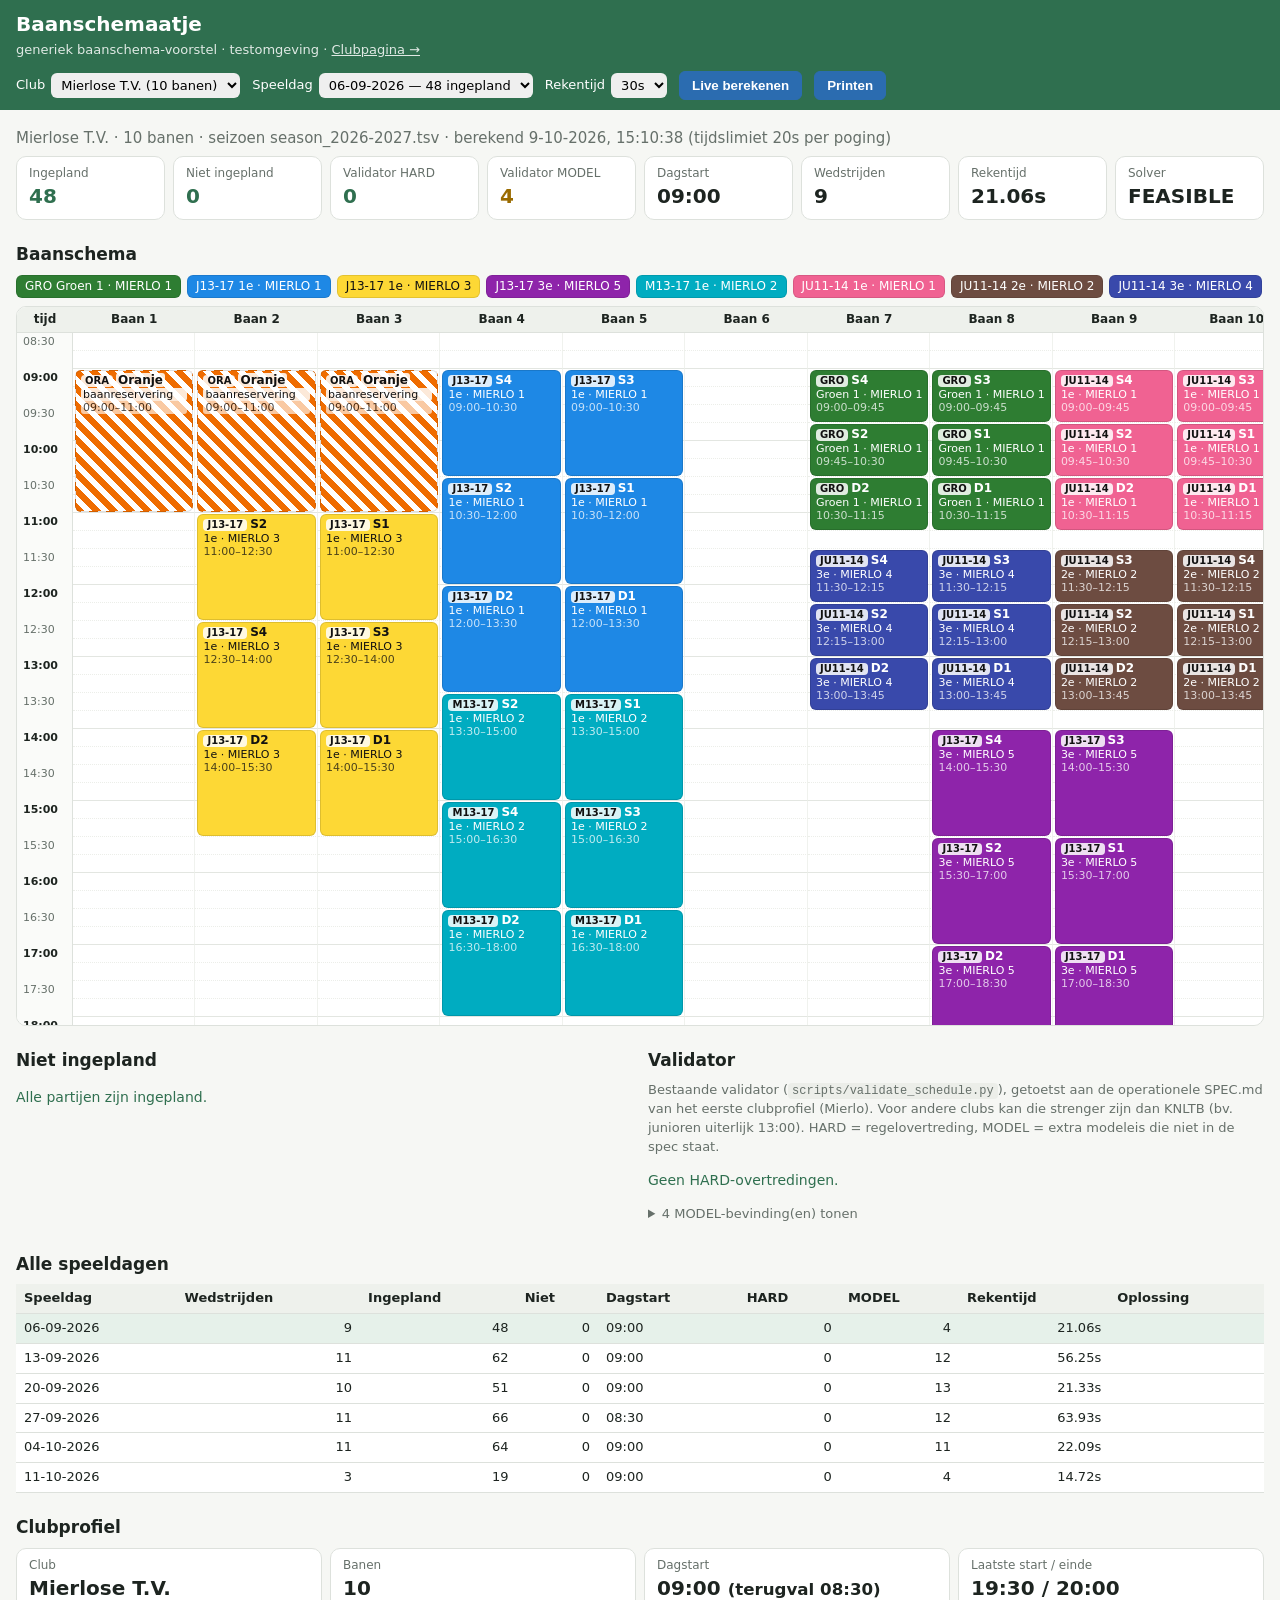
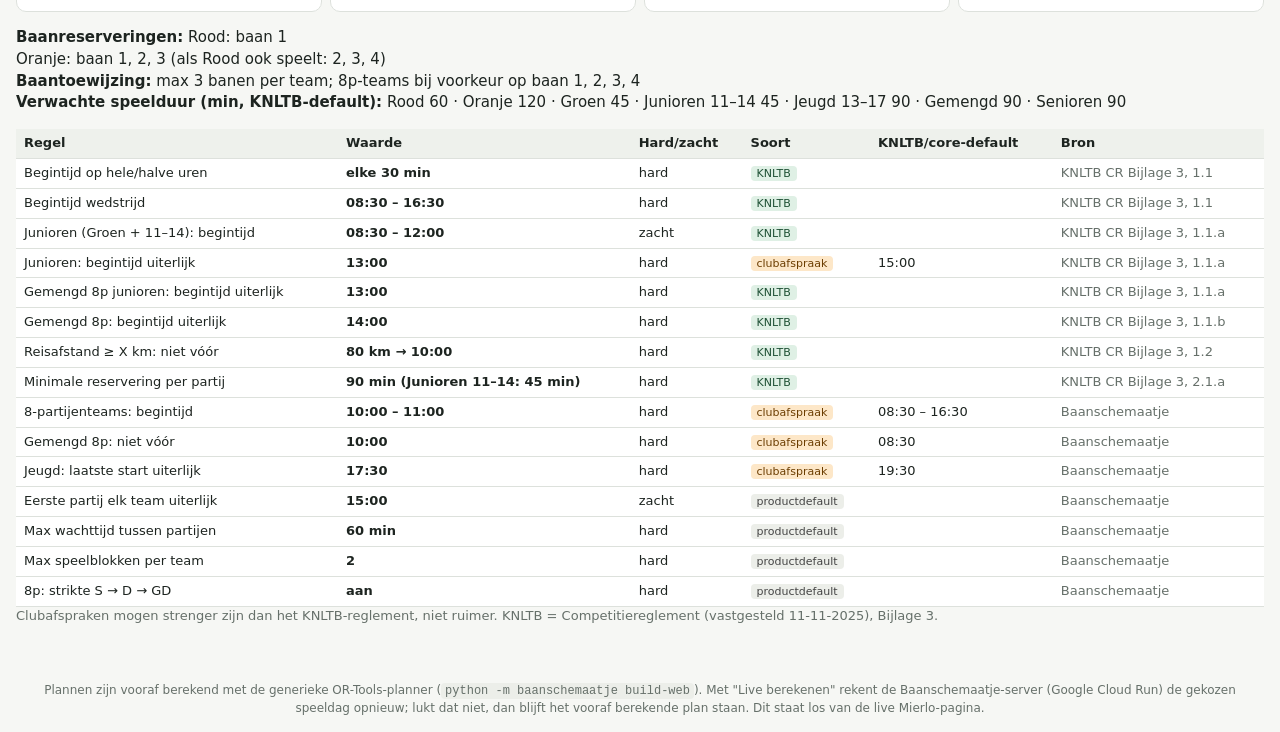
==== web/baanschemaatje/index.html @ a3f7928e "Web-data: los herberekend (zonder scenario's), bestaande oplossingen gekoppeld; live rekentijd stand" ====
<!doctype html>
<html lang="nl">
<head>
<meta charset="utf-8">
<meta name="viewport" content="width=device-width, initial-scale=1">
<title>Baanschemaatje — testomgeving</title>
<link rel="stylesheet" href="style.css">
<link rel="stylesheet" href="print.css">
</head>
<body>
<header>
  <div class="brand">
    <h1>Baanschemaatje</h1>
    <span class="sub">generiek baanschema-voorstel · testomgeving · <a href="club.html" style="color:inherit">Clubpagina →</a></span>
  </div>
  <div class="controls">
    <label>Club <select id="club"></select></label>
    <label>Speeldag <select id="date"></select></label>
    <label title="Maximale rekentijd per solverpoging">Rekentijd <select id="live-tl">
      <option value="10">10s</option><option value="20">20s</option><option value="30" selected>30s</option></select></label>
    <button id="live-btn" class="live-btn">Live berekenen</button>
    <button id="print-btn" class="live-btn" title="Dagoverzicht op één A4 printen">Printen</button>
  </div>
</header>

<main>
  <p class="note" id="note">Laden…</p>
  <p id="live-status" class="live-status"></p>

  <section id="summary" class="cards"></section>

  <section id="solutions-sec" hidden>
    <h2>Oplossingen</h2>
    <p class="hint">Deze speeldag past niet. Baanschemaatje heeft automatisch versoepelingen doorgerekend, steeds één wijziging tegelijk (en zo nodig combinaties). Bovenaan: past volledig, KNLTB-conform, kleinste wijziging. Scenario's die het KNLTB-reglement overtreden staan er alleen ter referentie.</p>
    <div id="solutions"></div>
  </section>

  <section>
    <h2>Baanschema</h2>
    <div id="viewing" class="viewing" hidden></div>
    <div class="legend" id="legend"></div>
    <div class="gridwrap"><div id="grid" class="grid"></div></div>
  </section>

  <div class="two">
    <section>
      <h2>Niet ingepland</h2>
      <div id="unscheduled"></div>
    </section>
    <section>
      <h2>Validator</h2>
      <p class="hint">Bestaande validator (<code>scripts/validate_schedule.py</code>), getoetst aan de operationele SPEC.md van het eerste clubprofiel (Mierlo). Voor andere clubs kan die strenger zijn dan KNLTB (bv. junioren uiterlijk 13:00). HARD = regelovertreding, MODEL = extra modeleis die niet in de spec staat.</p>
      <div id="findings"></div>
    </section>
  </div>

  <section>
    <h2>Alle speeldagen</h2>
    <div class="tablewrap"><table id="days"></table></div>
  </section>

  <section>
    <h2>Clubprofiel</h2>
    <div id="profile"></div>
  </section>
</main>

<footer>
  Plannen zijn vooraf berekend met de generieke OR-Tools-planner (<code>python -m baanschemaatje build-web</code>).
  Met "Live berekenen" rekent de Baanschemaatje-server (Google Cloud Run) de gekozen speeldag opnieuw; lukt dat niet, dan blijft het vooraf berekende plan staan. Dit staat los van de live Mierlo-pagina.
</footer>
<script src="colors.js"></script>
<script src="print.js"></script>
<script src="app.js"></script>
</body>
</html>
---- web/baanschemaatje/style.css ----
:root {
  --bg: #f6f7f4; --fg: #1d2420; --muted: #66706a; --line: #dde1dc; --card: #fff;
  --accent: #2f6f4f; --hard: #b3261e; --model: #9a6b00; --ok: #2f6f4f;
  --row: 18px;
}
* { box-sizing: border-box; }
body { margin: 0; font: 15px/1.45 system-ui, -apple-system, "Segoe UI", Roboto, sans-serif; background: var(--bg); color: var(--fg); }
header { position: sticky; top: 0; z-index: 5; background: var(--accent); color: #fff; padding: 10px 16px; display: flex; flex-wrap: wrap; gap: 10px 24px; align-items: center; justify-content: space-between; }
header h1 { margin: 0; font-size: 20px; }
.brand .sub { opacity: .85; font-size: 13px; }
.controls { display: flex; gap: 12px; flex-wrap: wrap; }
.controls label { font-size: 13px; display: flex; gap: 6px; align-items: center; }
select { font: inherit; padding: 4px 6px; border-radius: 6px; border: 0; max-width: 60vw; }
main { padding: 12px 16px 32px; max-width: 1400px; margin: 0 auto; }
h2 { font-size: 17px; margin: 22px 0 8px; }
.note { color: var(--muted); margin: 6px 0; }
.hint { color: var(--muted); font-size: 13px; margin: 0 0 8px; }
code { font-size: 12px; background: #eceee9; padding: 1px 4px; border-radius: 4px; }
.cards { display: grid; grid-template-columns: repeat(auto-fit, minmax(140px, 1fr)); gap: 8px; }
.card { background: var(--card); border: 1px solid var(--line); border-radius: 10px; padding: 8px 12px; }
.card .k { font-size: 12px; color: var(--muted); }
.card .v { font-size: 20px; font-weight: 600; }
.v.bad { color: var(--hard); } .v.warn { color: var(--model); } .v.good { color: var(--ok); }

.gridwrap { overflow: auto; border: 1px solid var(--line); border-radius: 10px; background: var(--card); max-height: 80vh; }
.grid { display: grid; position: relative; min-width: max-content; }
.grid .hdr { position: sticky; top: 0; z-index: 3; background: #eef1ec; border-bottom: 1px solid var(--line); font-weight: 600; font-size: 12px; text-align: center; padding: 4px 2px; }
.grid .corner { left: 0; z-index: 4; }
.grid .time { position: sticky; left: 0; z-index: 2; background: #fafbf9; font-size: 11px; color: var(--muted); padding: 0 6px; border-right: 1px solid var(--line); line-height: var(--row); white-space: nowrap; }
.grid .time.hour { color: var(--fg); font-weight: 600; }
.grid .cell { border-bottom: 1px dotted #eceee9; border-right: 1px solid #f0f2ee; }
.grid .cell.hour { border-bottom: 1px solid #e3e6e1; }
.blk { margin: 1px 2px; border-radius: 6px; padding: 2px 5px; font-size: 11px; line-height: 1.2; overflow: hidden; color: #10140f; border: 1px solid rgba(0,0,0,.12); z-index: 1; cursor: default; }
.blk b { font-size: 12px; }
.blk .cat { display: inline-block; font-size: 10px; font-weight: 700; padding: 0 4px; border-radius: 4px; background: rgba(255,255,255,.85); color: #111; margin-right: 3px; }
.blk .t { opacity: .75; }
.blk.res { background: repeating-linear-gradient(45deg, #f4d9c6, #f4d9c6 6px, #f9e9dd 6px, #f9e9dd 12px); }
.legend { display: flex; flex-wrap: wrap; gap: 6px; margin: 0 0 8px; }
.legend span { font-size: 12px; border-radius: 6px; padding: 2px 8px; border: 1px solid rgba(0,0,0,.1); }

.two { display: grid; grid-template-columns: 1fr 1fr; gap: 16px; }
@media (max-width: 800px) { .two { grid-template-columns: 1fr; } :root { --row: 16px; } }
ul.plain { list-style: none; padding: 0; margin: 0; }
ul.plain li { background: var(--card); border: 1px solid var(--line); border-radius: 8px; padding: 6px 10px; margin-bottom: 6px; font-size: 13px; }
.sev { font-size: 11px; font-weight: 700; padding: 1px 6px; border-radius: 4px; color: #fff; margin-right: 6px; }
.sev.HARD { background: var(--hard); } .sev.MODEL { background: var(--model); }
.empty { color: var(--ok); font-size: 14px; }
details summary { cursor: pointer; color: var(--muted); font-size: 13px; margin: 6px 0; }

.tablewrap { overflow-x: auto; }
table { border-collapse: collapse; width: 100%; background: var(--card); font-size: 13px; }
th, td { border-bottom: 1px solid var(--line); padding: 5px 8px; text-align: left; white-space: nowrap; }
th { background: #eef1ec; font-weight: 600; }
tr.sel td { background: #e6f1ea; }
tr.click { cursor: pointer; }
td.num { text-align: right; font-variant-numeric: tabular-nums; }
.tag { font-size: 11px; padding: 1px 6px; border-radius: 4px; background: #e6eef9; color: #234; }
.tag.club { background: #fde7c8; color: #6b3d00; }
.tag.knltb { background: #dff0e5; color: #1f5135; }
.tag.product { background: #eceee9; color: #444; }
footer { color: var(--muted); font-size: 12px; padding: 16px; text-align: center; }

.viewing { background: #fff4d6; border: 1px solid #f0d58a; border-radius: 8px; padding: 6px 10px; margin: 0 0 8px; font-size: 13px; }
.viewing button, .sol button { font: inherit; font-size: 12px; padding: 3px 8px; border-radius: 6px; border: 1px solid var(--accent); background: #fff; color: var(--accent); cursor: pointer; }
.viewing button { margin-left: 8px; }
tr.best td { background: #e6f1ea; font-weight: 600; }
tr.ref td { color: var(--muted); }
.yes { color: var(--ok); font-weight: 700; } .no { color: var(--hard); font-weight: 700; }
.reco { background: #e6f1ea; border: 1px solid #b9d9c5; border-radius: 8px; padding: 8px 12px; margin: 0 0 8px; font-size: 14px; }

/* Live berekenen */
.live-btn { padding: 6px 12px; border-radius: 6px; border: 1px solid #2b6cb0; background: #2b6cb0; color: #fff; font-weight: 600; cursor: pointer; align-self: center; }
.live-btn:disabled { opacity: .6; cursor: wait; }
.live-status { margin: 4px 0; font-size: .92em; }
.live-status:empty { display: none; }
.live-status.busy { color: #2b6cb0; }
.live-status.ok { color: #2f855a; }
.live-status.warn { color: #b7791f; }
.live-status.err { color: #c53030; }
.blk.res b, .blk.res div { background: rgba(255,255,255,.85); color: #111; border-radius: 3px; padding: 0 2px; }
---- web/baanschemaatje/print.css ----
/* Printbaar dagoverzicht: precies één A4 staand, kleurenprint (zelfde teamkleuren als op het scherm). */
#print-area { display: none; }
@page { size: A4 portrait; margin: 7mm; }
@media print {
  html, body { margin: 0; padding: 0; background: #fff; }
  body > *:not(#print-area) { display: none !important; }
  #print-area { display: block; width: 196mm; height: 283mm; overflow: hidden; font-family: Arial, Helvetica, sans-serif; color: #111;
    -webkit-print-color-adjust: exact; print-color-adjust: exact; }
  .p-title { height: 10mm; font-size: 11pt; line-height: 1.15; display: flex; flex-direction: column; justify-content: center; }
  .p-title span { font-size: 7pt; color: #333; }
  .p-grid { display: grid; position: relative; border: 0.3mm solid #444; box-sizing: border-box; }
  .p-hdr { font-size: 6.5pt; font-weight: 700; text-align: center; border-bottom: 0.3mm solid #444; border-left: 0.15mm solid #999; display: flex; align-items: center; justify-content: center; }
  .p-time { font-size: 5.5pt; color: #333; padding-left: 0.6mm; line-height: 1; border-top: 0.1mm solid #bbb; }
  .p-time.hr { font-weight: 700; color: #000; border-top-color: #555; }
  .p-line { border-top: 0.1mm dotted #bbb; z-index: 0; }
  .p-line.hr { border-top: 0.15mm solid #888; }
  .p-col { border-left: 0.15mm solid #999; z-index: 0; }
  .p-blk { z-index: 1; margin: 0.25mm 0.35mm; border: 0.2mm solid rgba(0,0,0,.35); border-radius: 0.8mm; padding: 0.3mm 0.6mm; overflow: hidden;
    font-size: 5.6pt; line-height: 1.12; }
  .p-blk .l1 { white-space: nowrap; overflow: hidden; text-overflow: ellipsis; }
  .p-blk .l2 { white-space: nowrap; overflow: hidden; text-overflow: ellipsis; }
  .p-lab { font-weight: 700; background: rgba(255,255,255,.85); color: #000; border-radius: 0.6mm; padding: 0 0.5mm; }
  .p-legend { margin-top: 1.2mm; display: grid; grid-template-columns: repeat(4, 1fr); column-gap: 2mm; row-gap: 0.4mm; font-size: 5.8pt; }
  .p-legend span { white-space: nowrap; overflow: hidden; text-overflow: ellipsis; }
  .p-legend i { display: inline-block; width: 2.6mm; height: 2.6mm; border: 0.2mm solid #000; vertical-align: -0.5mm; margin-right: 0.8mm; }
  .p-un { margin-top: 1mm; font-size: 6pt; }
  .p-un div { display: grid; grid-template-columns: repeat(3, 1fr); column-gap: 2mm; }
  .p-un span { white-space: nowrap; overflow: hidden; text-overflow: ellipsis; }
}
@media print { .p-res .l1, .p-res .l2 { background: #fff; display: inline-block; padding: 0 0.4mm; } }
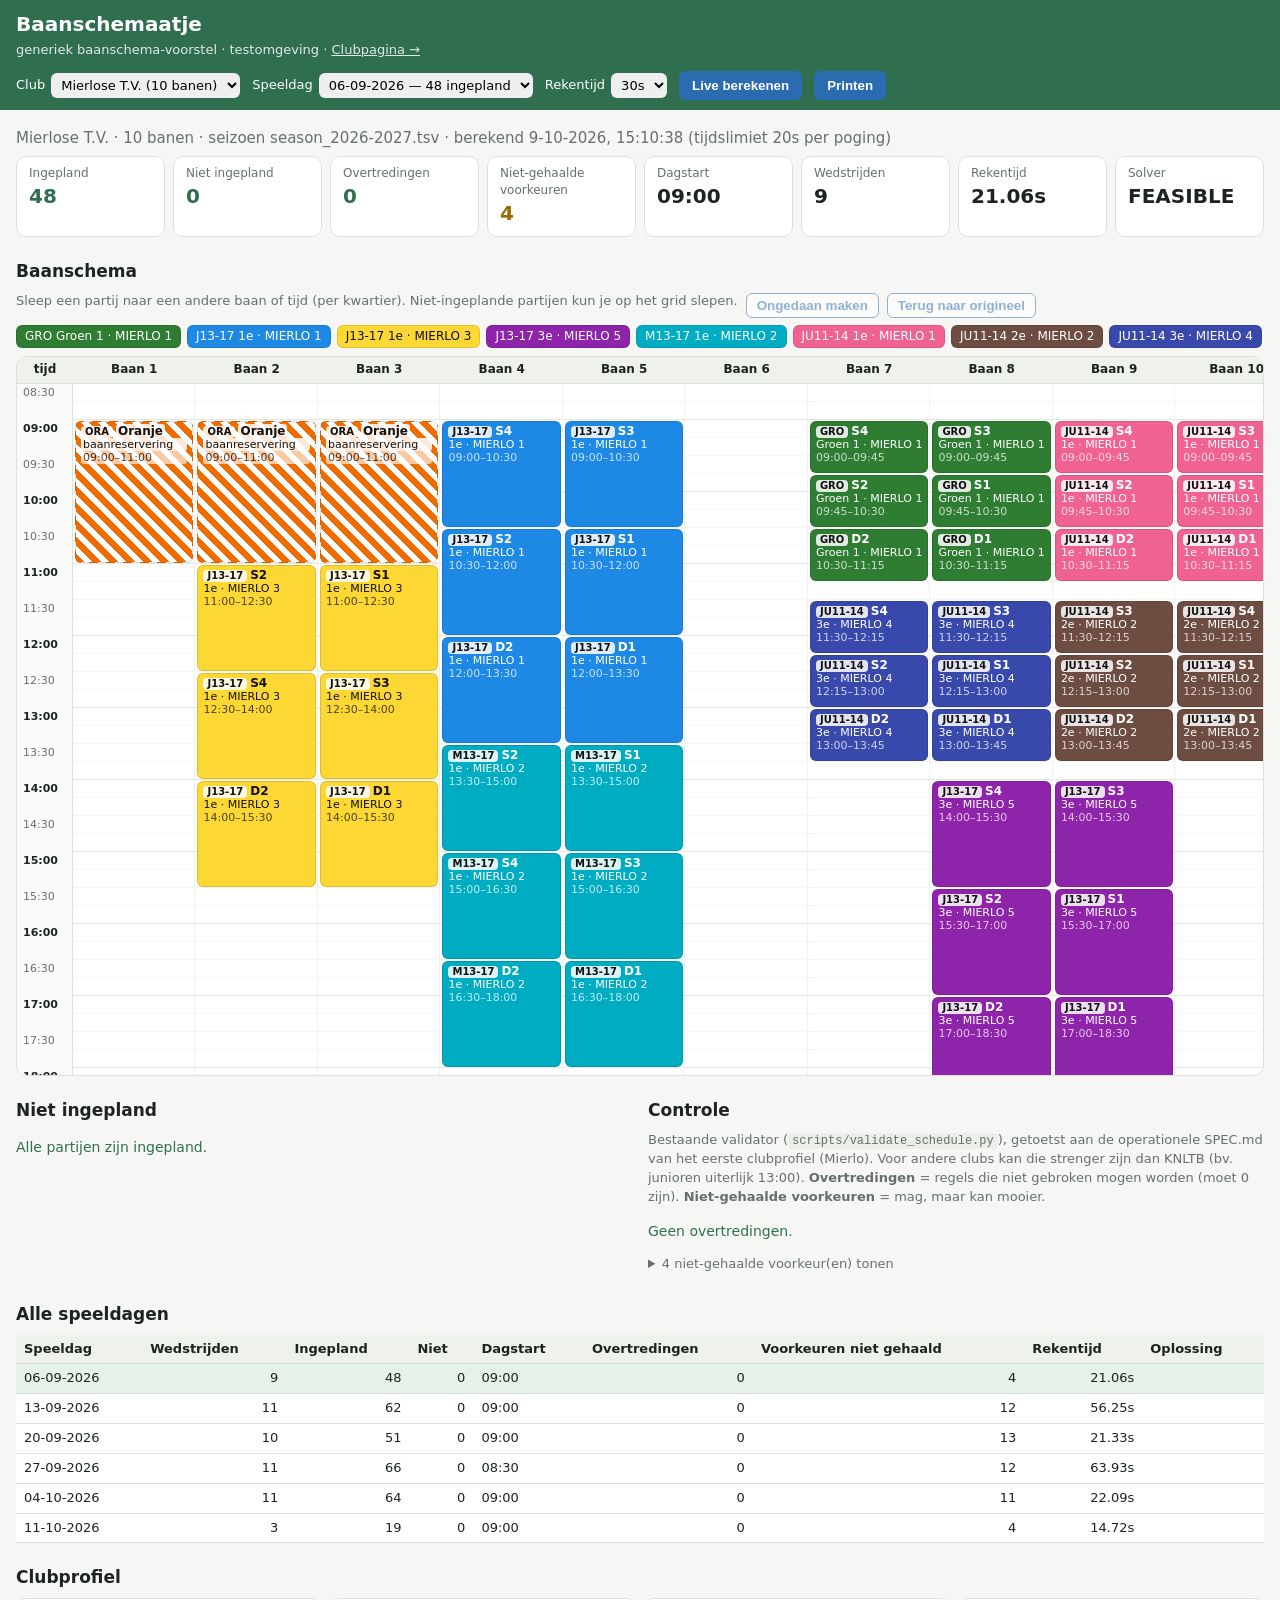
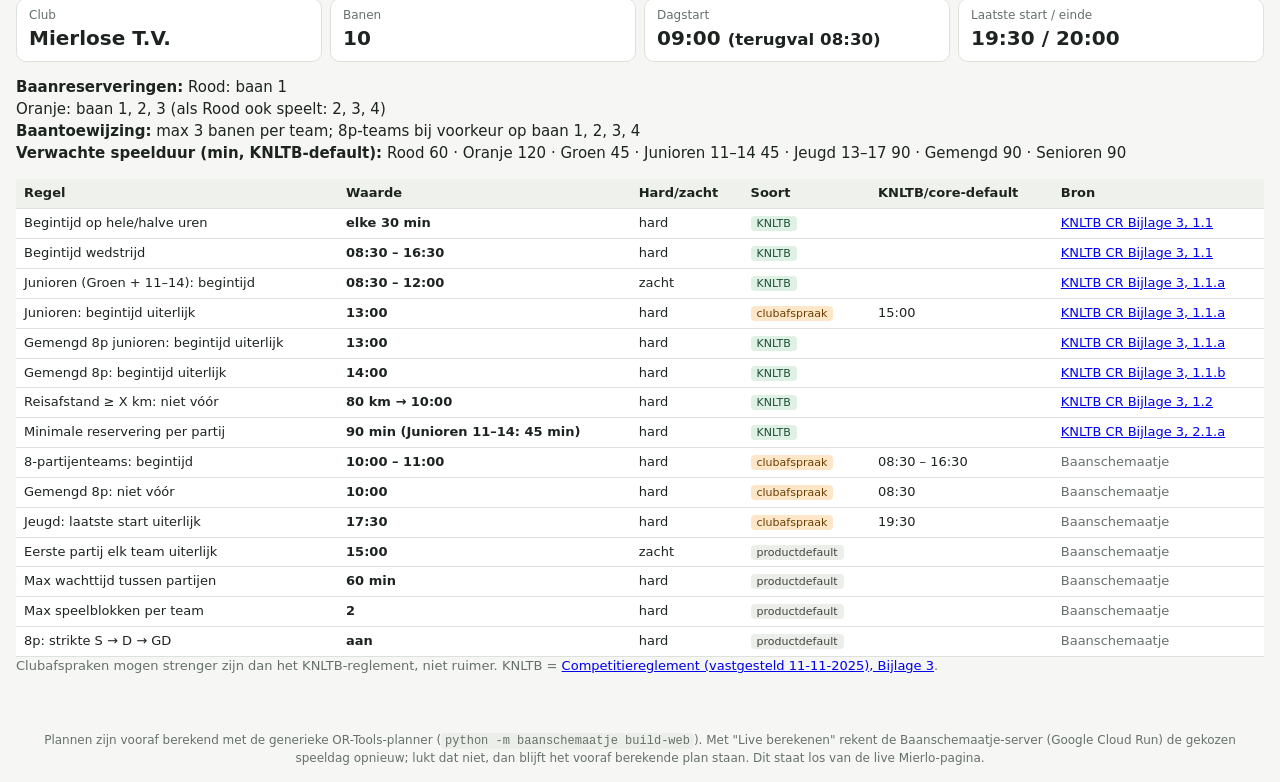
==== commit 2ee1a5f5: "Baanschemaatje: slepen in baangrid met directe controle, undo/reset, labels Overtredingen/Niet-gehaa" ====
--- a/web/baanschemaatje/index.html
+++ b/web/baanschemaatje/index.html
@@ -38,6 +38,7 @@
   <section>
     <h2>Baanschema</h2>
     <div id="viewing" class="viewing" hidden></div>
+    <div id="edit-bar" class="edit-bar"></div>
     <div class="legend" id="legend"></div>
     <div class="gridwrap"><div id="grid" class="grid"></div></div>
   </section>
@@ -48,8 +49,8 @@
       <div id="unscheduled"></div>
     </section>
     <section>
-      <h2>Validator</h2>
-      <p class="hint">Bestaande validator (<code>scripts/validate_schedule.py</code>), getoetst aan de operationele SPEC.md van het eerste clubprofiel (Mierlo). Voor andere clubs kan die strenger zijn dan KNLTB (bv. junioren uiterlijk 13:00). HARD = regelovertreding, MODEL = extra modeleis die niet in de spec staat.</p>
+      <h2>Controle</h2>
+      <p class="hint">Bestaande validator (<code>scripts/validate_schedule.py</code>), getoetst aan de operationele SPEC.md van het eerste clubprofiel (Mierlo). Voor andere clubs kan die strenger zijn dan KNLTB (bv. junioren uiterlijk 13:00). <b>Overtredingen</b> = regels die niet gebroken mogen worden (moet 0 zijn). <b>Niet-gehaalde voorkeuren</b> = mag, maar kan mooier.</p>
       <div id="findings"></div>
     </section>
   </div>
@@ -69,8 +70,10 @@
   Plannen zijn vooraf berekend met de generieke OR-Tools-planner (<code>python -m baanschemaatje build-web</code>).
   Met "Live berekenen" rekent de Baanschemaatje-server (Google Cloud Run) de gekozen speeldag opnieuw; lukt dat niet, dan blijft het vooraf berekende plan staan. Dit staat los van de live Mierlo-pagina.
 </footer>
+<script src="config.js"></script>
 <script src="colors.js"></script>
 <script src="print.js"></script>
+<script src="editor.js"></script>
 <script src="app.js"></script>
 </body>
 </html>
--- a/web/baanschemaatje/style.css
+++ b/web/baanschemaatje/style.css
@@ -78,3 +78,21 @@
 .live-status.warn { color: #b7791f; }
 .live-status.err { color: #c53030; }
 .blk.res b, .blk.res div { background: rgba(255,255,255,.85); color: #111; border-radius: 3px; padding: 0 2px; }
+
+/* Slepen + directe controle */
+.blk:not(.res), li.drag { cursor: grab; }
+.blk.viol { outline: 3px solid #e53935; outline-offset: -2px; }
+li.drag { border: 1px dashed #b9c2b6; border-radius: 6px; padding: 4px 6px; margin: 3px 0; background: #fff; }
+li.drag.viol { border-color: #e53935; }
+.ghost { box-shadow: 0 4px 14px rgba(0,0,0,.3); }
+.edit-bar { margin: 6px 0; }
+.ed-tools { display: flex; gap: 8px; align-items: center; flex-wrap: wrap; }
+.ed-tools .btn2, .edit-bar .btn2 { padding: 4px 10px; border-radius: 6px; border: 1px solid #2b6cb0; background: #fff; color: #2b6cb0; font-weight: 600; cursor: pointer; }
+.edit-bar .btn2:disabled { opacity: .5; cursor: not-allowed; }
+.ed-banner { margin-top: 6px; background: #fff3cd; border: 1px solid #f0c36d; color: #7a5300; font-weight: 700; padding: 6px 10px; border-radius: 6px; }
+.ed-issues { margin-top: 6px; padding: 4px 10px; border-radius: 6px; font-size: 13px; }
+.ed-issues ul { margin: 2px 0 2px 18px; padding: 0; }
+.ed-issues.conflict, .ed-issues.KNLTB { background: #fdecea; border: 1px solid #f3c2bd; }
+.ed-issues.clubafspraak { background: #fff7e0; border: 1px solid #f0d58a; }
+.ed-issues.Baanschemaatje { background: #eef3fb; border: 1px solid #c9d8f0; }
+.ed-ok { margin-top: 6px; color: #2f855a; font-weight: 600; }
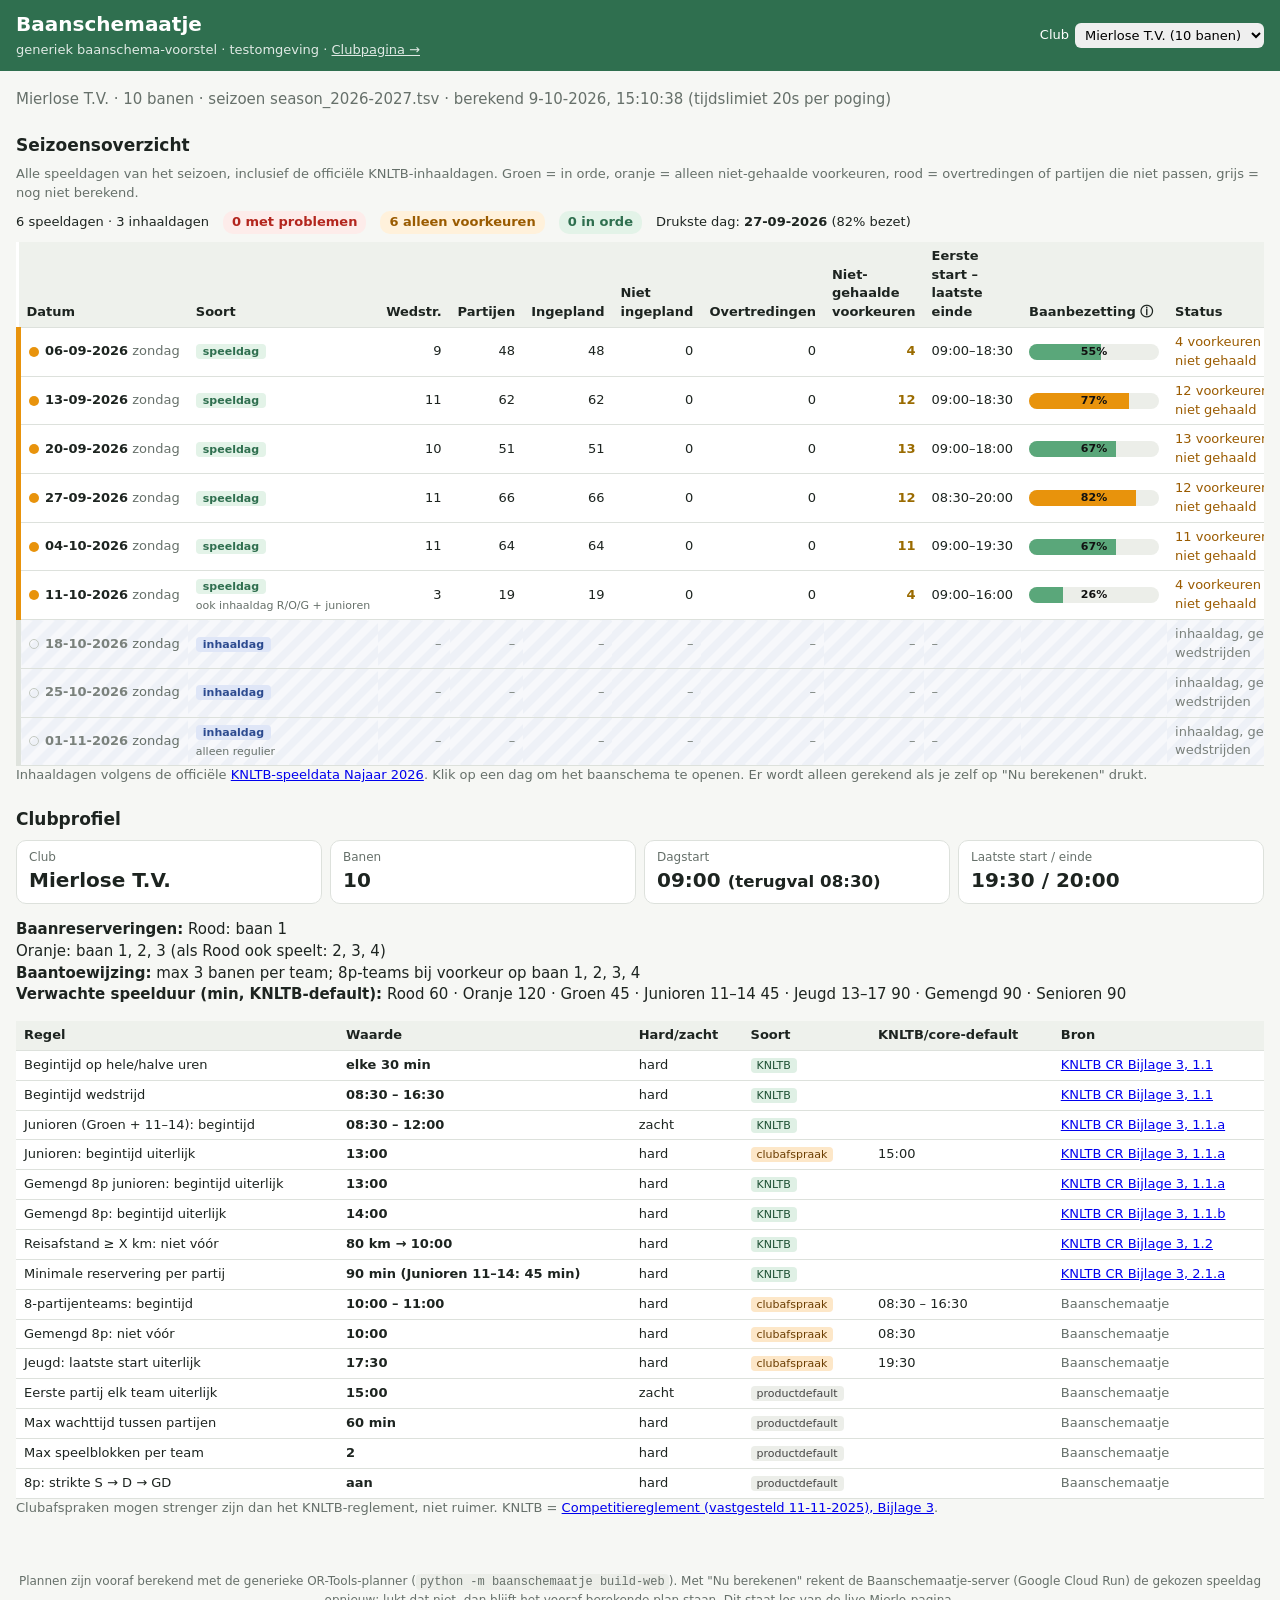
==== commit c739d4ff: "Baanschemaatje: seizoensoverzicht als startpagina (alle speeldagen + KNLTB-inhaaldagen, status, baan" ====
--- a/web/baanschemaatje/index.html
+++ b/web/baanschemaatje/index.html
@@ -15,11 +15,10 @@
   </div>
   <div class="controls">
     <label>Club <select id="club"></select></label>
-    <label>Speeldag <select id="date"></select></label>
-    <label title="Maximale rekentijd per solverpoging">Rekentijd <select id="live-tl">
+    <label class="day-only" hidden title="Maximale rekentijd per solverpoging">Rekentijd <select id="live-tl">
       <option value="10">10s</option><option value="20">20s</option><option value="30" selected>30s</option></select></label>
-    <button id="live-btn" class="live-btn">Live berekenen</button>
-    <button id="print-btn" class="live-btn" title="Dagoverzicht op één A4 printen">Printen</button>
+    <button id="live-btn" class="live-btn day-only" hidden>Nu berekenen</button>
+    <button id="print-btn" class="live-btn day-only" hidden title="Dagoverzicht op één A4 printen">Printen</button>
   </div>
 </header>
 
@@ -27,6 +26,15 @@
   <p class="note" id="note">Laden…</p>
   <p id="live-status" class="live-status"></p>
 
+  <section id="overview-view">
+    <h2>Seizoensoverzicht</h2>
+    <p class="hint">Alle speeldagen van het seizoen, inclusief de officiële KNLTB-inhaaldagen. Groen = in orde, oranje = alleen niet-gehaalde voorkeuren, rood = overtredingen of partijen die niet passen, grijs = nog niet berekend.</p>
+    <div id="overview"><p class="note">Overzicht laden…</p></div>
+  </section>
+
+  <div id="day-view" hidden>
+  <a href="#" id="back-link" class="backlink">← Terug naar overzicht</a>
+  <h2 id="day-title" class="day-title"></h2>
   <section id="summary" class="cards"></section>
 
   <section id="solutions-sec" hidden>
@@ -55,10 +63,7 @@
     </section>
   </div>
 
-  <section>
-    <h2>Alle speeldagen</h2>
-    <div class="tablewrap"><table id="days"></table></div>
-  </section>
+  </div>
 
   <section>
     <h2>Clubprofiel</h2>
@@ -68,9 +73,11 @@
 
 <footer>
   Plannen zijn vooraf berekend met de generieke OR-Tools-planner (<code>python -m baanschemaatje build-web</code>).
-  Met "Live berekenen" rekent de Baanschemaatje-server (Google Cloud Run) de gekozen speeldag opnieuw; lukt dat niet, dan blijft het vooraf berekende plan staan. Dit staat los van de live Mierlo-pagina.
+  Met "Nu berekenen" rekent de Baanschemaatje-server (Google Cloud Run) de gekozen speeldag opnieuw; lukt dat niet, dan blijft het vooraf berekende plan staan. Dit staat los van de live Mierlo-pagina.
 </footer>
 <script src="config.js"></script>
+<script src="knltb-kalender.js"></script>
+<script src="overzicht.js"></script>
 <script src="colors.js"></script>
 <script src="print.js"></script>
 <script src="editor.js"></script>
--- a/web/baanschemaatje/style.css
+++ b/web/baanschemaatje/style.css
@@ -96,3 +96,39 @@
 .ed-issues.clubafspraak { background: #fff7e0; border: 1px solid #f0d58a; }
 .ed-issues.Baanschemaatje { background: #eef3fb; border: 1px solid #c9d8f0; }
 .ed-ok { margin-top: 6px; color: #2f855a; font-weight: 600; }
+
+/* Seizoensoverzicht */
+.ov-sum { display: flex; flex-wrap: wrap; gap: 8px 14px; align-items: center; margin: 0 0 8px; font-size: 13px; }
+.ov-pill { padding: 2px 9px; border-radius: 10px; font-weight: 600; }
+.ov-pill.red { background: #fdecea; color: #b3261e; } .ov-pill.orange { background: #fff1db; color: #9a5b00; }
+.ov-pill.green { background: #e3f3e8; color: #2f6f4f; } .ov-pill.grey { background: #eceee9; color: #555; }
+table.ov td { vertical-align: middle; }
+tr.ov-row td:first-child { border-left: 5px solid transparent; }
+tr.ov-row.green td:first-child { border-left-color: #2f9e5b; } tr.ov-row.orange td:first-child { border-left-color: #e8930c; }
+tr.ov-row.red td:first-child { border-left-color: #d32f2f; } tr.ov-row.grey td:first-child { border-left-color: #b0b5ae; }
+tr.ov-row.neutral td:first-child { border-left-color: #dfe3dd; }
+tr.ov-row.red td { background: #fff6f5; }
+tr.ov-row.inh td { background: repeating-linear-gradient(135deg, #f7f8fb, #f7f8fb 8px, #eef1f7 8px, #eef1f7 16px); }
+tr.ov-row.neutral td { color: #7a817c; }
+tr.ov-row.click:hover td { background: #e6f1ea; }
+.ov-dot { display: inline-block; width: 10px; height: 10px; border-radius: 50%; margin-right: 6px; background: #ccc; vertical-align: middle; }
+.ov-dot.green { background: #2f9e5b; } .ov-dot.orange { background: #e8930c; } .ov-dot.red { background: #d32f2f; }
+.ov-dot.grey { background: #b0b5ae; } .ov-dot.neutral { background: transparent; border: 1px solid #c3c8c1; }
+.ov-kind { font-size: 11px; font-weight: 700; padding: 1px 7px; border-radius: 4px; background: #e3f3e8; color: #2f6f4f; }
+.ov-kind.inh { background: #dfe6f7; color: #2c4a8f; }
+.ov-note { font-size: 11px; margin: 2px 0 0; white-space: nowrap; }
+table.ov th { white-space: normal; vertical-align: bottom; min-width: 60px; }
+table.ov td.ov-st { white-space: normal; min-width: 130px; }
+td.num.bad { color: var(--hard); font-weight: 700; } td.num.warn { color: var(--model); font-weight: 600; }
+.ov-st.red { color: #b3261e; font-weight: 600; } .ov-st.orange { color: #9a5b00; } .ov-st.green { color: #2f6f4f; font-weight: 600; } .ov-st.grey { color: #777; }
+.ov-bar { position: relative; display: inline-block; width: 130px; height: 16px; background: #eceee9; border-radius: 8px; overflow: hidden; vertical-align: middle; cursor: help; }
+.ov-bar span { position: absolute; left: 0; top: 0; bottom: 0; background: #5aa77a; }
+.ov-bar.busy span { background: #e8930c; } .ov-bar.extreme span { background: #d32f2f; }
+.ov-bar b { position: relative; display: block; text-align: center; font-size: 11px; line-height: 16px; color: #111; }
+.ov-hot { margin-left: 6px; font-size: 11px; font-weight: 700; color: #fff; background: #d32f2f; padding: 1px 6px; border-radius: 4px; }
+tr.ov-row.extreme .ov-date b { color: #b3261e; }
+.ov-open { font-weight: 600; color: var(--accent); margin-right: 6px; }
+.ov-calc { padding: 3px 9px; font-size: 12px; }
+.backlink { display: inline-block; margin: 10px 0 0; font-weight: 600; color: var(--accent); }
+.day-title { margin-top: 6px; }
+.controls label[hidden], .controls button[hidden] { display: none; }
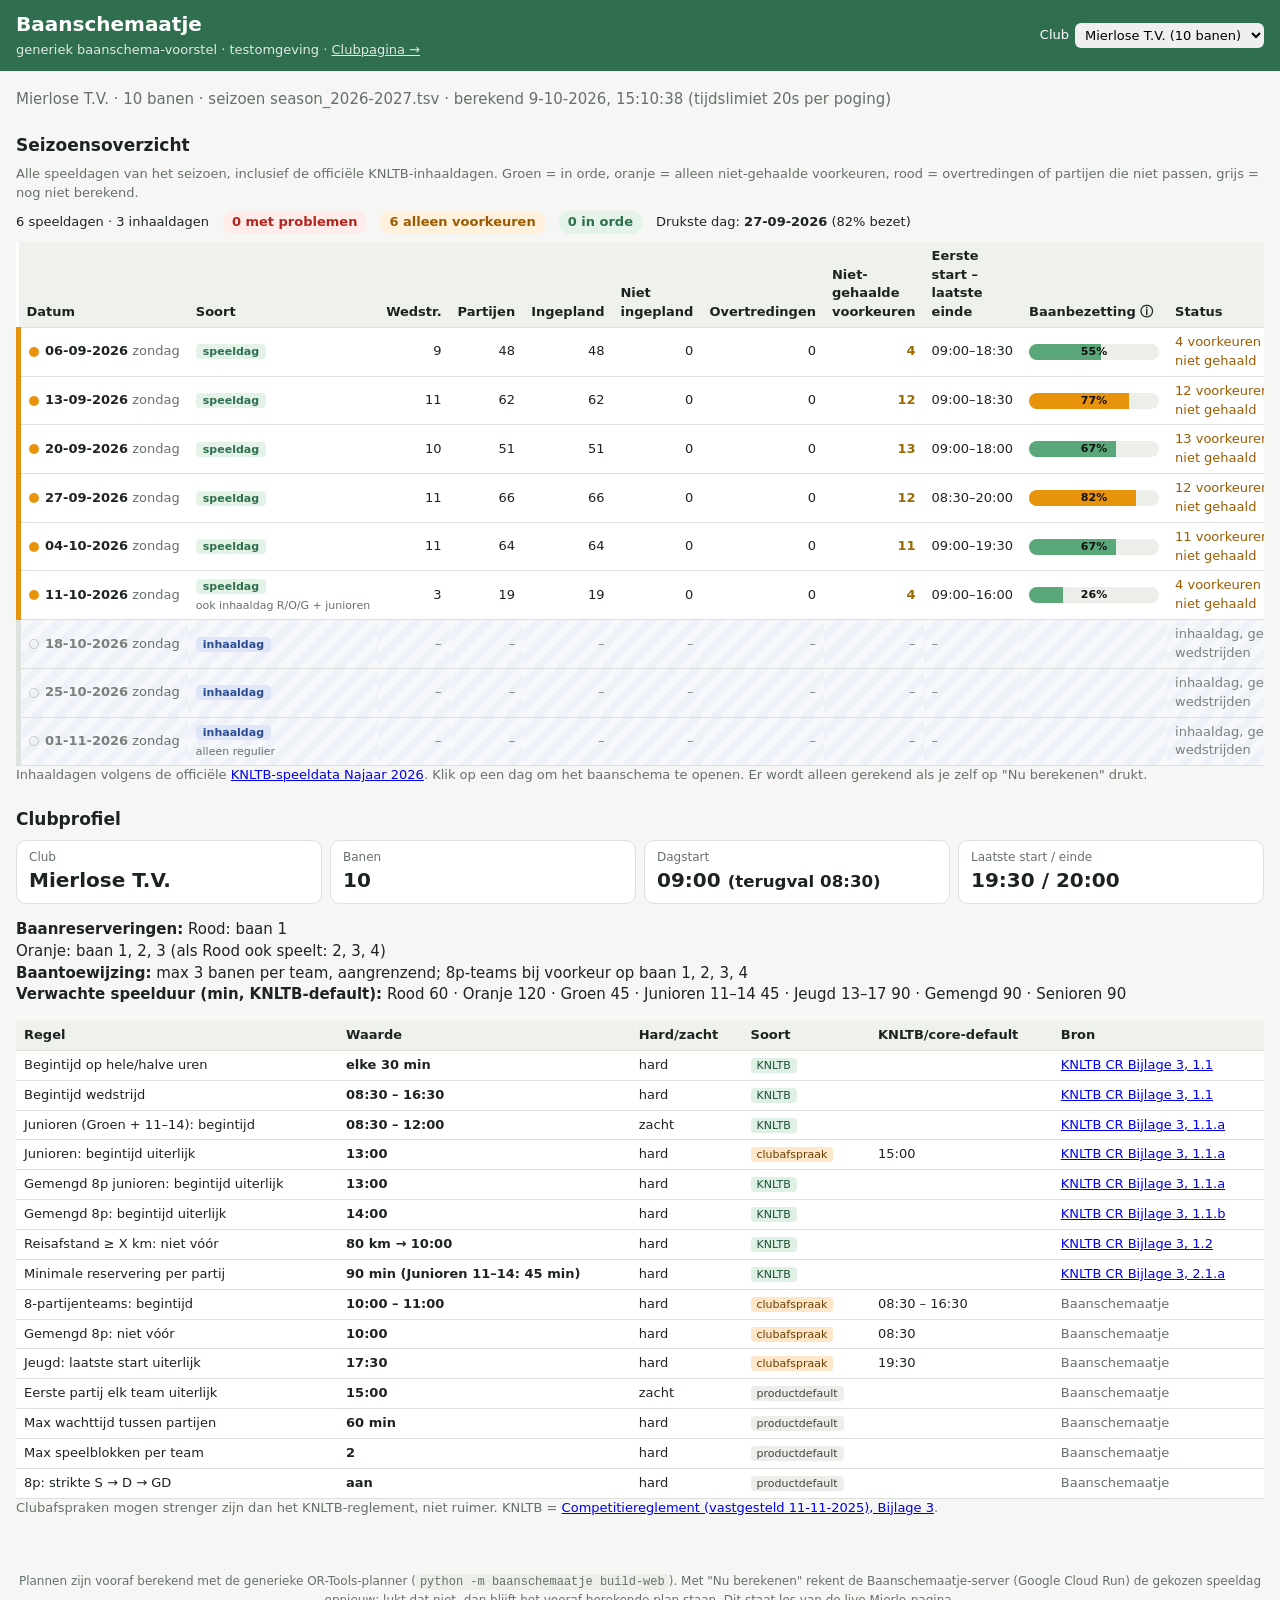
==== commit 50906c5a: "Baanschemaatje: voortgang bij Nu berekenen / Alle dagen / Zoek oplossingen (balk, fases, Dag n van N" ====
--- a/web/baanschemaatje/index.html
+++ b/web/baanschemaatje/index.html
@@ -25,16 +25,19 @@
 <main>
   <p class="note" id="note">Laden…</p>
   <p id="live-status" class="live-status"></p>
+  <div id="progress" class="pg sticky" hidden></div>
 
   <section id="overview-view">
     <h2>Seizoensoverzicht</h2>
     <p class="hint">Alle speeldagen van het seizoen, inclusief de officiële KNLTB-inhaaldagen. Groen = in orde, oranje = alleen niet-gehaalde voorkeuren, rood = overtredingen of partijen die niet passen, grijs = nog niet berekend.</p>
+    <div id="mv-bar-ov"></div>
     <div id="overview"><p class="note">Overzicht laden…</p></div>
   </section>
 
   <div id="day-view" hidden>
   <a href="#" id="back-link" class="backlink">← Terug naar overzicht</a>
   <h2 id="day-title" class="day-title"></h2>
+  <div id="mv-bar-day"></div>
   <section id="summary" class="cards"></section>
 
   <section id="solutions-sec" hidden>
@@ -78,6 +81,8 @@
 <script src="config.js"></script>
 <script src="knltb-kalender.js"></script>
 <script src="overzicht.js"></script>
+<script src="verzetten.js"></script>
+<script src="progress.js"></script>
 <script src="colors.js"></script>
 <script src="print.js"></script>
 <script src="editor.js"></script>
--- a/web/baanschemaatje/style.css
+++ b/web/baanschemaatje/style.css
@@ -92,7 +92,7 @@
 .ed-banner { margin-top: 6px; background: #fff3cd; border: 1px solid #f0c36d; color: #7a5300; font-weight: 700; padding: 6px 10px; border-radius: 6px; }
 .ed-issues { margin-top: 6px; padding: 4px 10px; border-radius: 6px; font-size: 13px; }
 .ed-issues ul { margin: 2px 0 2px 18px; padding: 0; }
-.ed-issues.conflict, .ed-issues.KNLTB { background: #fdecea; border: 1px solid #f3c2bd; }
+.ed-issues.conflict, .ed-issues.KNLTB, .ed-issues.Spelersconflict, .ed-issues.Volgorde { background: #fdecea; border: 1px solid #f3c2bd; }
 .ed-issues.clubafspraak { background: #fff7e0; border: 1px solid #f0d58a; }
 .ed-issues.Baanschemaatje { background: #eef3fb; border: 1px solid #c9d8f0; }
 .ed-ok { margin-top: 6px; color: #2f855a; font-weight: 600; }
@@ -132,3 +132,41 @@
 .backlink { display: inline-block; margin: 10px 0 0; font-weight: 600; color: var(--accent); }
 .day-title { margin-top: 6px; }
 .controls label[hidden], .controls button[hidden] { display: none; }
+.ov-pill.changed { background: #ece4fb; color: #5b2fa0; }
+tr.ov-row.changed td:first-child { border-left-color: #7b4fc9; }
+.ov-dot.changed { background: #7b4fc9; } .ov-st.changed { color: #5b2fa0; font-weight: 600; }
+.mv-tag { display: inline-block; font-size: 11px; font-weight: 600; background: #ece4fb; color: #5b2fa0; border-radius: 4px; padding: 0 6px; margin: 1px 0; }
+.ov-note.mv-tag { display: block; width: max-content; }
+.mv-tag.in { background: #e3ecfa; color: #24519a; }
+.mv-bar .btn2 { margin-left: 8px; font-size: 12px; padding: 2px 8px; }
+.mv-bar .hint { font-weight: 400; margin-top: 4px; }
+li.drag.moved { border-color: #7b4fc9; background: #f6f1fe; }
+.legend .chip { cursor: pointer; user-select: none; }
+.legend .chip:hover { box-shadow: 0 0 0 2px rgba(0,0,0,.35); }
+.legend .chip.on { box-shadow: 0 0 0 3px #111; }
+#legend-tools { display: flex; gap: 12px; align-items: center; margin: 4px 0; font-size: 13px; }
+.grid.hl-mode .blk:not(.hl) { opacity: .25; }
+.grid .blk.hl { box-shadow: 0 0 0 3px #111; z-index: 2; }
+.chip-menu { position: absolute; z-index: 50; width: 330px; background: #fff; border: 1px solid #c9d1c7; border-radius: 10px; box-shadow: 0 6px 24px rgba(0,0,0,.2); padding: 10px; font-size: 13px; display: flex; flex-direction: column; gap: 8px; }
+.chip-menu select { max-width: 100%; border: 1px solid #c9d1c7; }
+.chip-menu .cm-move { display: flex; gap: 6px; align-items: flex-end; }
+.chip-menu .cm-move label { display: flex; flex-direction: column; gap: 3px; flex: 1; }
+
+/* Voortgang Nu berekenen */
+.pg { background: var(--card); border: 1px solid var(--line); border-radius: 10px; padding: 8px 12px; margin: 8px 0; font-size: 13px; }
+.pg[hidden] { display: none; }
+.pg-head { display: flex; flex-wrap: wrap; gap: 6px 10px; align-items: center; margin-bottom: 6px; }
+.pg-time { color: var(--muted); font-variant-numeric: tabular-nums; }
+.pg-cancel { margin-left: auto; padding: 2px 10px; font-size: 12px; }
+.pg-bar { height: 10px; background: #eceee9; border-radius: 5px; overflow: hidden; }
+.pg-bar span { display: block; height: 100%; width: 0; background: #2b6cb0; transition: width .25s linear; }
+.pg.running .pg-bar span { background: repeating-linear-gradient(45deg, #2b6cb0, #2b6cb0 10px, #4a86c8 10px, #4a86c8 20px); background-size: 28px 28px; animation: pgmove 1s linear infinite; }
+@keyframes pgmove { from { background-position: 0 0; } to { background-position: 28px 0; } }
+.pg.ok .pg-bar span { background: #2f9e5b; } .pg.ok .pg-label { color: #2f6f4f; font-weight: 600; }
+.pg.warn .pg-bar span { background: #e8930c; } .pg.warn .pg-label { color: #9a5b00; font-weight: 600; }
+.pg.err .pg-bar span { background: #d32f2f; } .pg.err .pg-label { color: #b3261e; font-weight: 600; }
+.spin { display: inline-block; width: 11px; height: 11px; border: 2px solid #b9c7e0; border-top-color: #2b6cb0; border-radius: 50%; animation: spin .8s linear infinite; vertical-align: -1px; margin-right: 5px; }
+@keyframes spin { to { transform: rotate(360deg); } }
+tr.ov-row.computing td { background: #eef4fc !important; }
+.ov-st.queued { color: #777; font-style: italic; }
+.pg.sticky { position: sticky; top: 60px; z-index: 4; box-shadow: 0 2px 8px rgba(0,0,0,.08); }
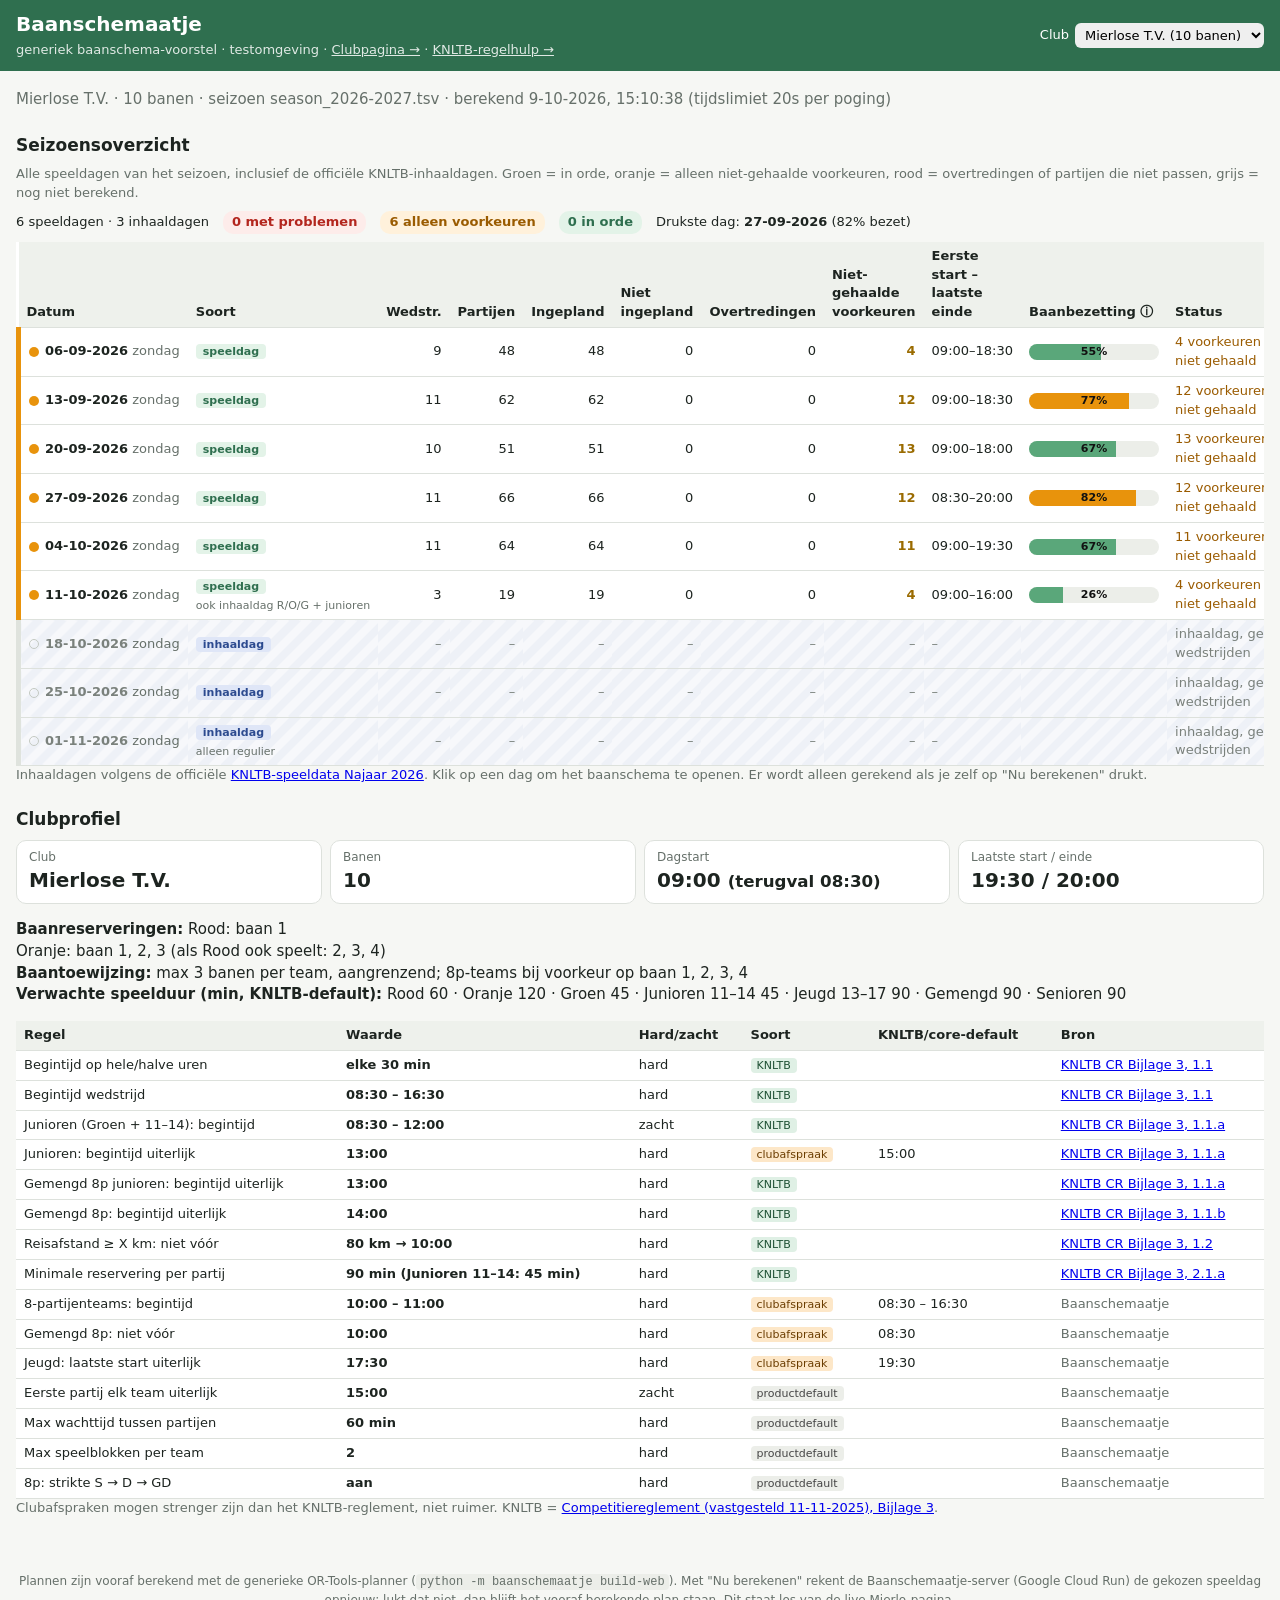
==== commit 1b8aeb19: "Baanschemaatje: KNLTB-regelhulp v1 (regelbank-bouw, BM25-zoeken, Gemini via Vertex AI, POST /regelhu" ====
--- a/web/baanschemaatje/index.html
+++ b/web/baanschemaatje/index.html
@@ -11,7 +11,7 @@
 <header>
   <div class="brand">
     <h1>Baanschemaatje</h1>
-    <span class="sub">generiek baanschema-voorstel · testomgeving · <a href="club.html" style="color:inherit">Clubpagina →</a></span>
+    <span class="sub">generiek baanschema-voorstel · testomgeving · <a href="club.html" style="color:inherit">Clubpagina →</a> · <a href="club.html#regelhulp" style="color:inherit">KNLTB-regelhulp →</a></span>
   </div>
   <div class="controls">
     <label>Club <select id="club"></select></label>
--- a/web/baanschemaatje/style.css
+++ b/web/baanschemaatje/style.css
@@ -170,3 +170,28 @@
 tr.ov-row.computing td { background: #eef4fc !important; }
 .ov-st.queued { color: #777; font-style: italic; }
 .pg.sticky { position: sticky; top: 60px; z-index: 4; box-shadow: 0 2px 8px rgba(0,0,0,.08); }
+
+/* Bewerken aan/uit (mobiel: slepen alleen na lang indrukken) */
+.ed-toggle { font-weight: 600; }
+.ed-toggle.on { background: #2e6b4f; color: #fff; border-color: #2e6b4f; }
+body:not(.ed-on) .blk:not(.res), body:not(.ed-on) li.drag { cursor: pointer; }
+body.ed-touch .blk, body.ed-touch li.drag { -webkit-user-select: none; user-select: none; -webkit-touch-callout: none; }
+body.ed-dragging, body.ed-dragging * { -webkit-user-select: none; user-select: none; }
+.blk.lift-src, li.drag.lift-src { opacity: .35; }
+.ghost.lifted { transform: scale(1.06); box-shadow: 0 10px 24px rgba(0,0,0,.35); outline: 2px solid #2e6b4f; }
+.ed-pop { position: fixed; z-index: 1100; background: #fff; border: 1px solid #c9d3cc; border-radius: 10px; box-shadow: 0 8px 24px rgba(0,0,0,.18); padding: 10px 28px 10px 12px; font-size: 13px; line-height: 1.35; }
+.ed-pop .hint { margin-top: 4px; }
+.ed-pop-x { position: absolute; top: 4px; right: 6px; border: 0; background: none; font-size: 20px; line-height: 1; cursor: pointer; color: #555; }
+.ed-pop-iss { margin: 6px 0 0; padding-left: 16px; color: #b71c1c; }
+.blk.pop-src { box-shadow: 0 0 0 3px #2e6b4f; z-index: 2; }
+
+/* Opslaan */
+.ed-banner.saved { background: #e6f4ea; border-color: #9fd3ad; color: #1b5e20; }
+.ed-save { font-weight: 700; }
+.ov-save { font-size: 11px; margin-top: 2px; color: #2e6b4f; }
+.ov-save.unsaved { color: #8a5a00; font-weight: 600; }
+.ov-pill.saved { background: #e6f4ea; color: #1b5e20; }
+.ov-pill.unsaved { background: #fff3cd; color: #8a5a00; }
+.mv-save { margin-top: 6px; display: flex; gap: 8px; align-items: center; flex-wrap: wrap; font-size: 13px; }
+.mv-save .ok { color: #1b5e20; }
+.mv-save .dirty { color: #8a5a00; font-weight: 600; }
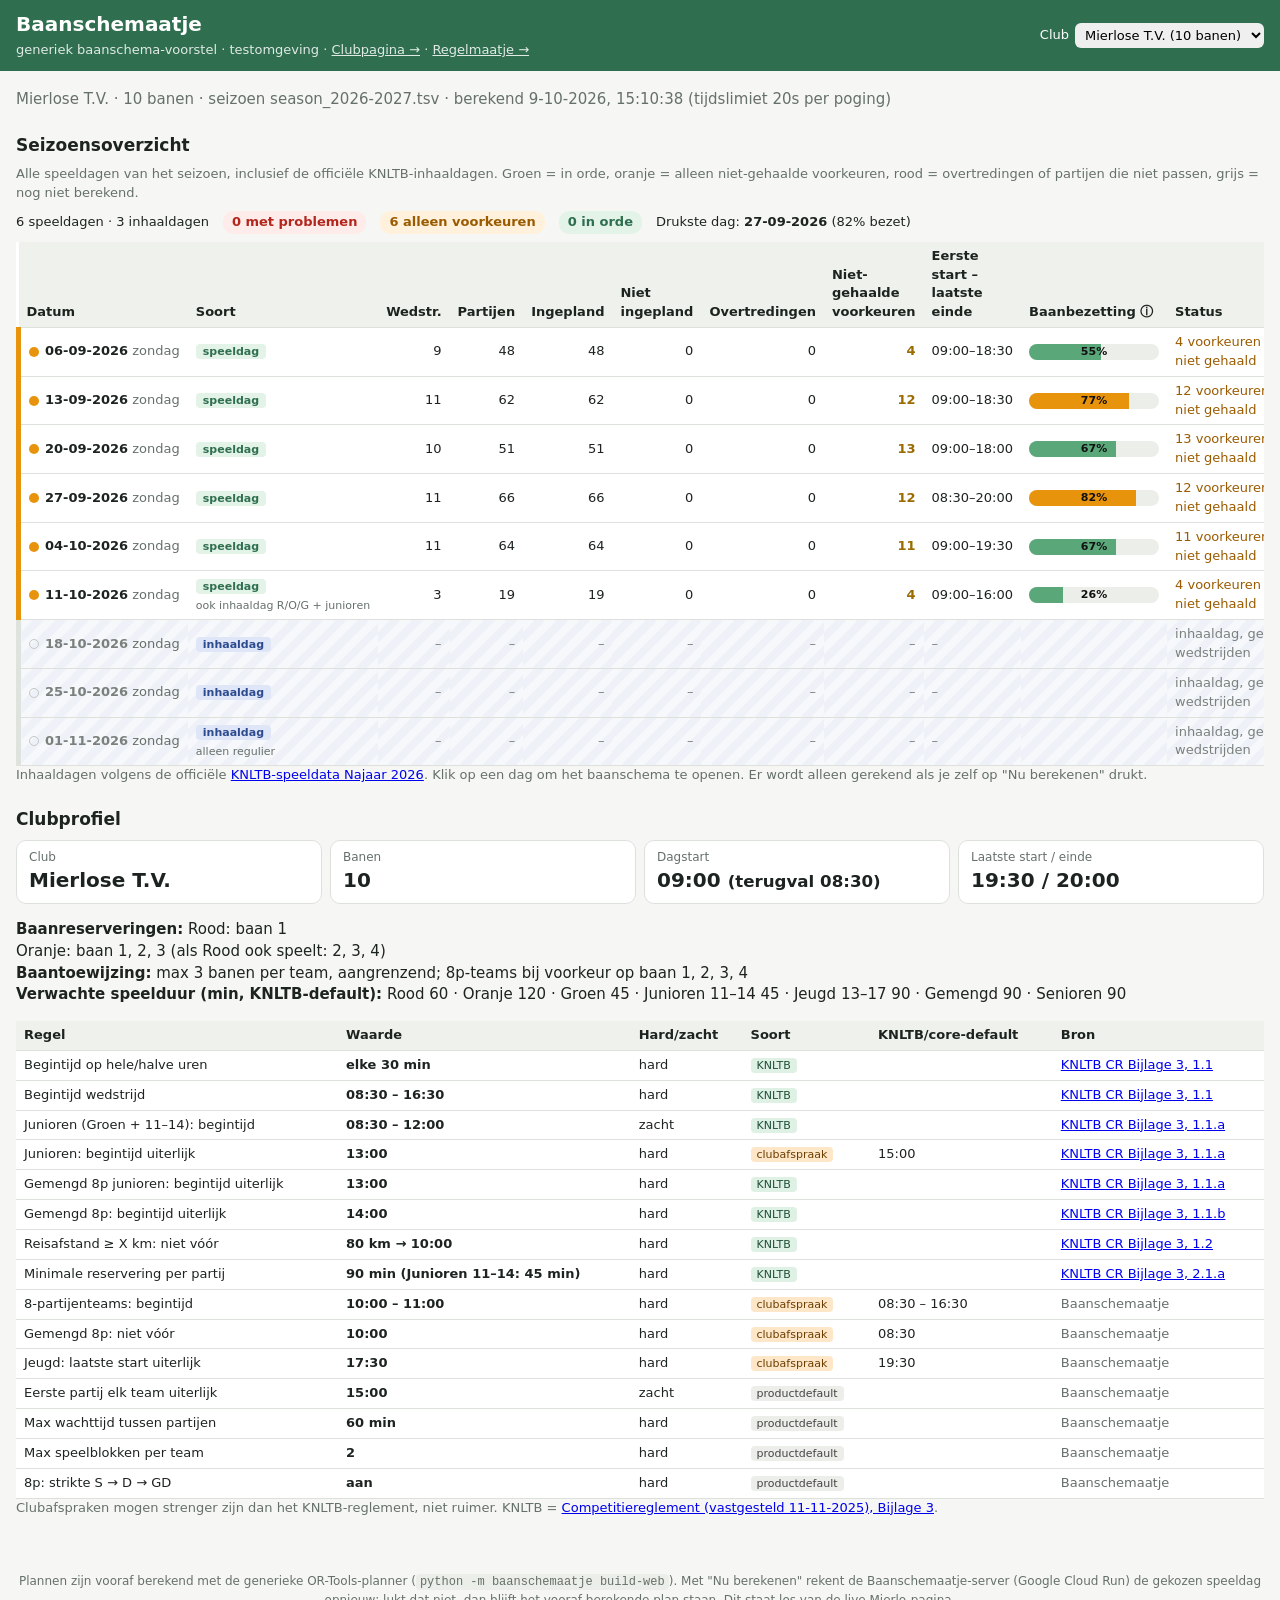
==== commit 39f57810: "Baanschemaatje: do/vr-avond + zaterdag importeren (alle weekdagen, dagdeel, begintijd), gespeelde we" ====
--- a/web/baanschemaatje/index.html
+++ b/web/baanschemaatje/index.html
@@ -11,7 +11,7 @@
 <header>
   <div class="brand">
     <h1>Baanschemaatje</h1>
-    <span class="sub">generiek baanschema-voorstel · testomgeving · <a href="club.html" style="color:inherit">Clubpagina →</a> · <a href="club.html#regelhulp" style="color:inherit">KNLTB-regelhulp →</a></span>
+    <span class="sub">generiek baanschema-voorstel · testomgeving · <a href="club.html" style="color:inherit">Clubpagina →</a> · <a href="club.html#regelhulp" style="color:inherit">Regelmaatje →</a></span>
   </div>
   <div class="controls">
     <label>Club <select id="club"></select></label>
--- a/web/baanschemaatje/style.css
+++ b/web/baanschemaatje/style.css
@@ -195,3 +195,13 @@
 .mv-save { margin-top: 6px; display: flex; gap: 8px; align-items: center; flex-wrap: wrap; font-size: 13px; }
 .mv-save .ok { color: #1b5e20; }
 .mv-save .dirty { color: #8a5a00; font-weight: 600; }
+/* Gespeelde wedstrijden (vast) + competitiefilter */
+.ov-pill.played { background: #e6eef7; color: #2b4a6f; }
+tr.ov-row.played td:first-child { border-left-color: #5b7fa6; }
+.ov-dot.played { background: #5b7fa6; }
+.ov-st.played { color: #2b4a6f; }
+.blk.dim, .played-item.dim { opacity: .35; }
+.played { background: #f3f6fa; border: 1px solid #d5dfeb; border-radius: 8px; padding: 6px 12px; margin: 8px 0; }
+.comp-pick select { font-size: 1rem; padding: 3px 6px; }
+.wd-table input[type=time] { width: 6.5em; } .wd-table input[type=number] { width: 4em; }
+.wd-table .dflt { color: #8a6d00; font-size: .85em; }
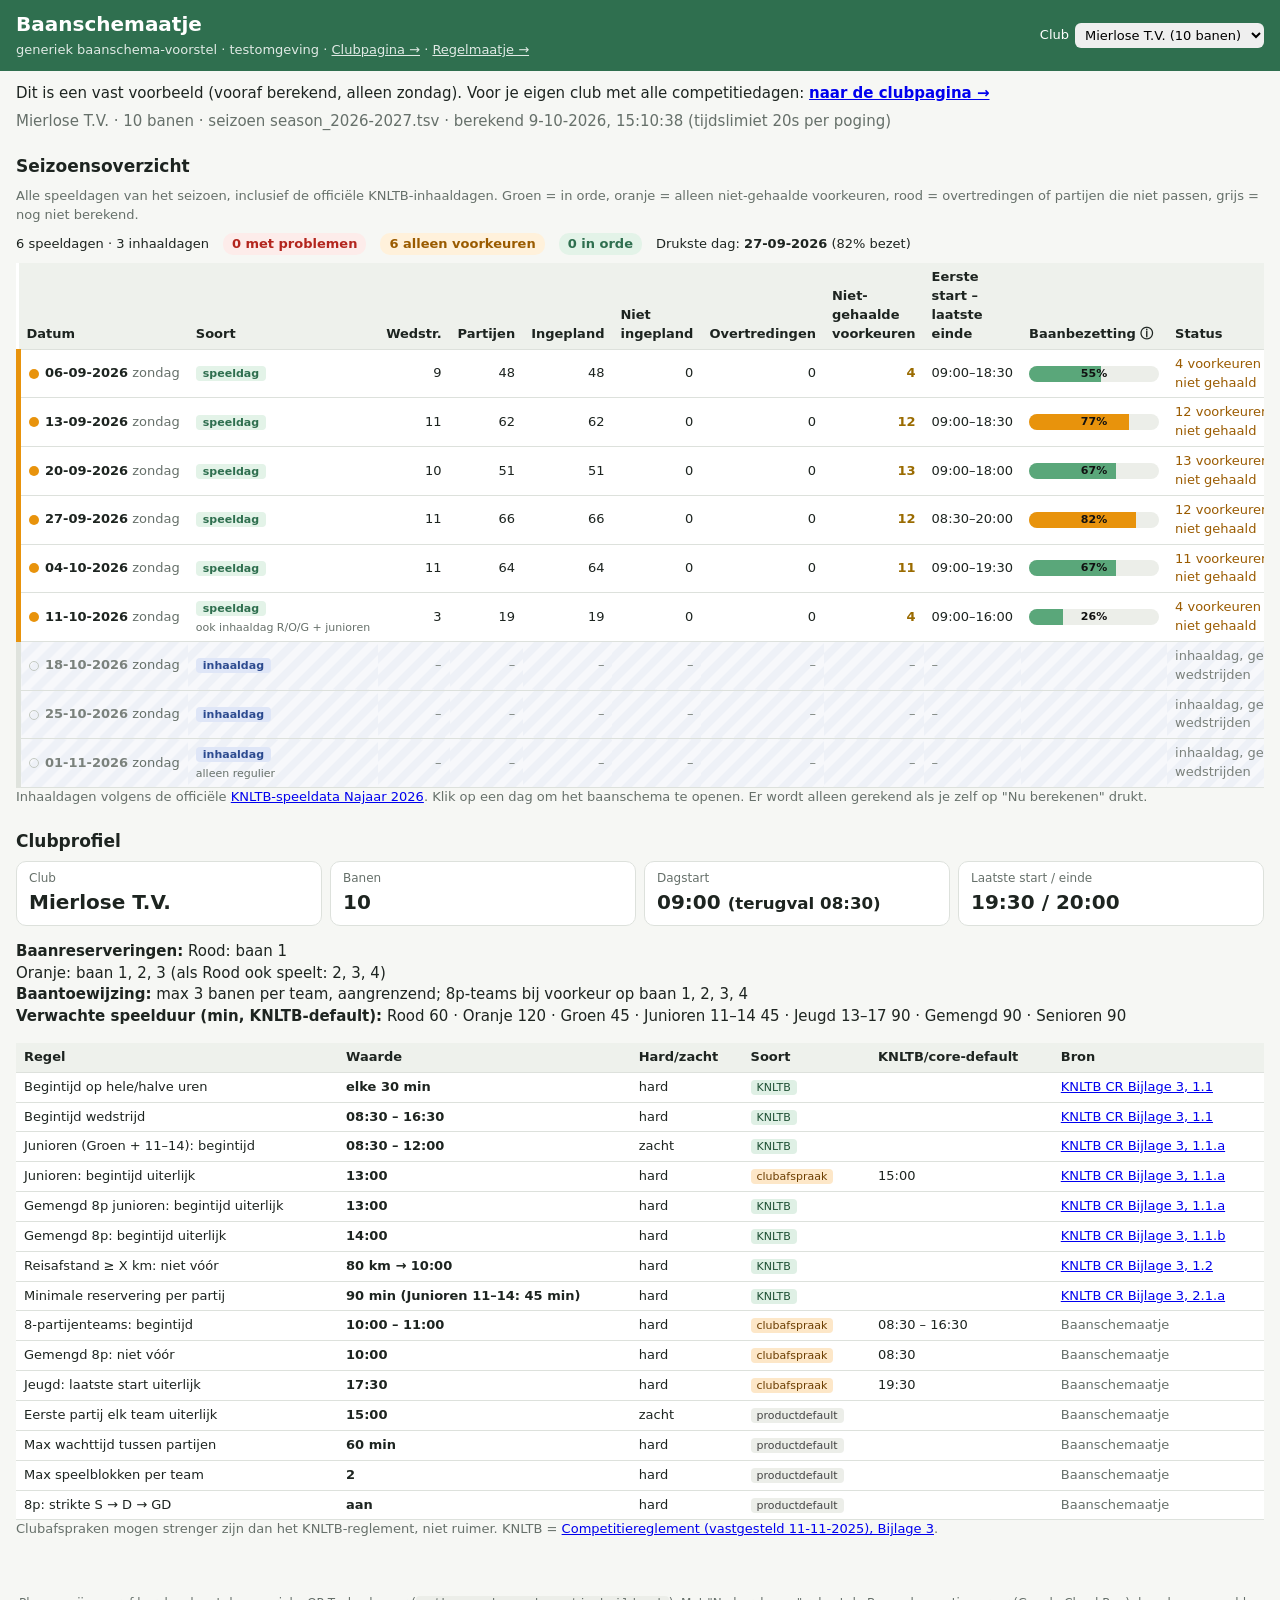
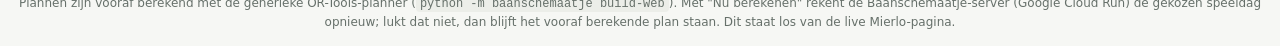
==== commit 4ba63640: "Clubpagina: clubkop (seizoen, upload, Instellingen/Regelmaatje), competitiedag-chips (Alle/do/vr/za/" ====
--- a/web/baanschemaatje/index.html
+++ b/web/baanschemaatje/index.html
@@ -23,6 +23,7 @@
 </header>
 
 <main>
+  <div class="banner">Dit is een vast voorbeeld (vooraf berekend, alleen zondag). Voor je eigen club met alle competitiedagen: <a href="club.html"><b>naar de clubpagina →</b></a></div>
   <p class="note" id="note">Laden…</p>
   <p id="live-status" class="live-status"></p>
   <div id="progress" class="pg sticky" hidden></div>
--- a/web/baanschemaatje/style.css
+++ b/web/baanschemaatje/style.css
@@ -203,5 +203,27 @@
 .blk.dim, .played-item.dim { opacity: .35; }
 .played { background: #f3f6fa; border: 1px solid #d5dfeb; border-radius: 8px; padding: 6px 12px; margin: 8px 0; }
 .comp-pick select { font-size: 1rem; padding: 3px 6px; }
-.wd-table input[type=time] { width: 6.5em; } .wd-table input[type=number] { width: 4em; }
+.wd-table input[type=time] { width: 9em; } .wd-table input[type=number] { width: 4em; }
 .wd-table .dflt { color: #8a6d00; font-size: .85em; }
+/* Clubpagina: kop, chips, uitleg */
+.club-head { display: flex; justify-content: space-between; align-items: flex-start; gap: 12px; flex-wrap: wrap; background: #fff; border: 1px solid #dfe5dc; border-radius: 10px; padding: 10px 14px; margin: 8px 0; }
+.club-head h2 { margin: 0 0 4px; }
+.club-actions { display: flex; gap: 8px; flex-wrap: wrap; }
+.club-actions .btn2, #settings-link { text-decoration: none; }
+.chips { display: flex; flex-wrap: wrap; gap: 6px; margin: 10px 0 4px; }
+.chip-btn { border: 1px solid #b9c8b4; background: #fff; border-radius: 999px; padding: 6px 14px; font-size: 1rem; cursor: pointer; }
+.chip-btn small { color: #667; margin-left: 2px; }
+.chip-btn.on { background: #2f6f4f; color: #fff; border-color: #2f6f4f; } .chip-btn.on small { color: #d9efe2; }
+.chip-btn.sub { font-size: .85rem; padding: 4px 10px; }
+.ov-head { display: flex; justify-content: space-between; align-items: baseline; gap: 10px; flex-wrap: wrap; }
+.ov-tools { font-size: .9rem; }
+details.uitleg { margin: 4px 0 10px; font-size: .9rem; color: #444; }
+details.uitleg summary { cursor: pointer; color: #2f6f4f; }
+.day-list { background: #fff; border: 1px solid #dfe5dc; border-radius: 8px; padding: 6px 12px; margin: 8px 0; }
+.day-list li.dim { opacity: .4; } .day-list .warn { color: #b26b00; }
+/* Instellingen: tabs */
+.tabs { display: flex; gap: 4px; flex-wrap: wrap; border-bottom: 2px solid #dfe5dc; margin: 10px 0; }
+.tabs button { border: 0; background: none; padding: 8px 14px; font-size: 1rem; cursor: pointer; border-bottom: 3px solid transparent; margin-bottom: -2px; }
+.tabs button.on { border-bottom-color: #2f6f4f; font-weight: 600; color: #2f6f4f; }
+.save-bar { position: sticky; bottom: 0; background: #f7f8f5; border-top: 1px solid #dfe5dc; padding: 8px 0; display: flex; gap: 10px; align-items: center; z-index: 5; }
+.save-state.dirty { color: #b26b00; } .save-state.saved { color: #2f6f4f; }
